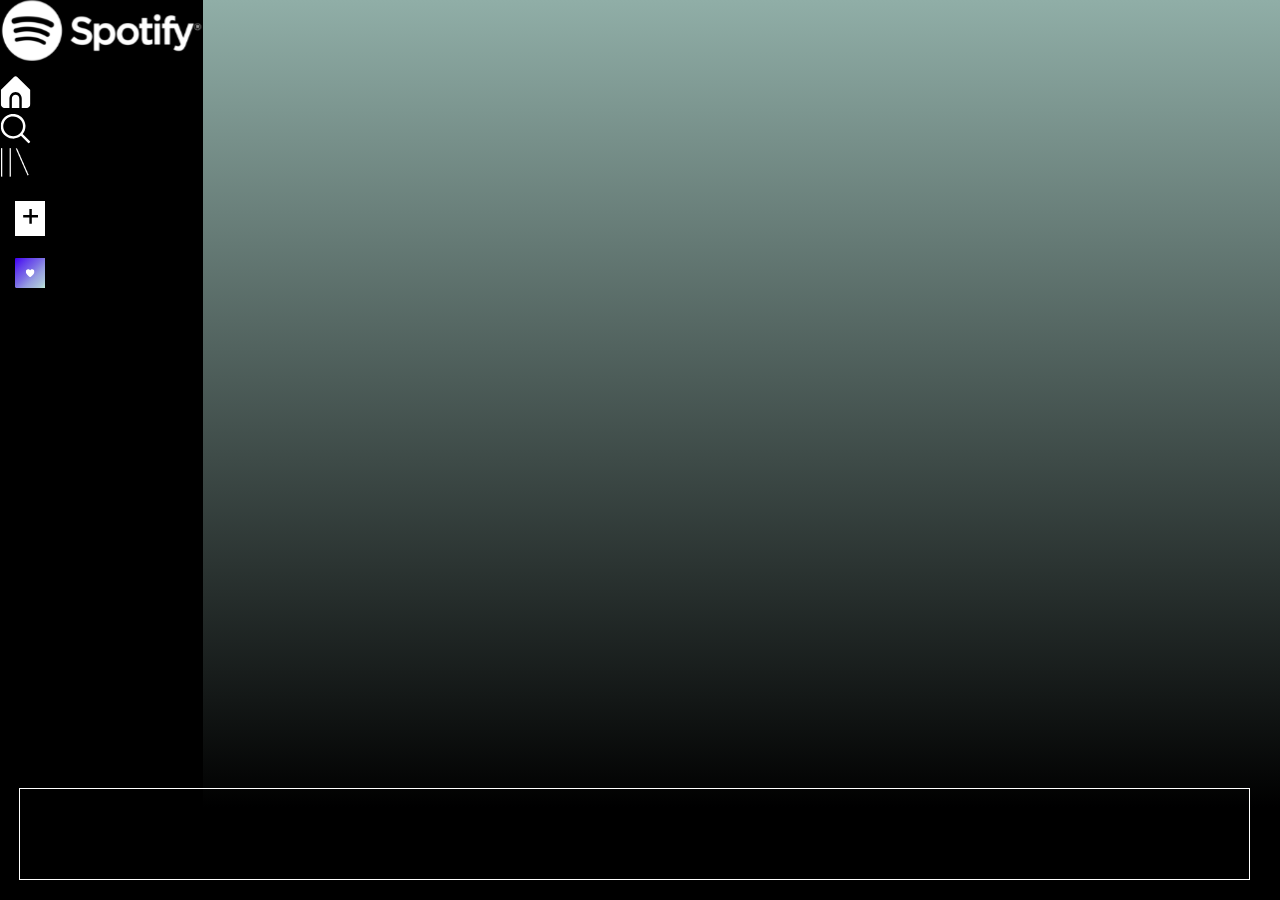
==== playlist.html @ 12b39066 "Playlist Attached" ====
<!DOCTYPE html>
<html lang="en">
  <head>
    <meta charset="UTF-8" />
    <meta name="viewport" content="width=device-width, initial-scale=1.0" />
    <title>Play List</title>
    <link rel="stylesheet" href="style.css" />
    <link
      rel="stylesheet"
      href="https://cdnjs.cloudflare.com/ajax/libs/font-awesome/6.4.2/css/all.min.css"
      integrity="sha512-z3gLpd7yknf1YoNbCzqRKc4qyor8gaKU1qmn+CShxbuBusANI9QpRohGBreCFkKxLhei6S9CQXFEbbKuqLg0DA=="
      crossorigin="anonymous"
      referrerpolicy="no-referrer"
    />
    <link
      href="https://cdn.jsdelivr.net/npm/bootstrap@5.3.1/dist/css/bootstrap.min.css"
      rel="stylesheet"
      integrity="sha384-4bw+/aepP/YC94hEpVNVgiZdgIC5+VKNBQNGCHeKRQN+PtmoHDEXuppvnDJzQIu9"
      crossorigin="anonymous"
    />
  </head>

  <body>
    <main class="content-body">
      <div class="left-nav">

        <section class="  text-white p-3 ">
          <div class="logo ">
            <img src="assets/Spotify logo.svg" alt="" />
          </div>
          <div class="side-nav-row-1 d-flex flex-column m-2">
            <div class="container"><img class="p-2" src="assets/fi-ss-home.svg" alt="" />Home</div>
            <div class="container">
              <img class="p-2" src="assets/fi-rs-search.svg" alt="" />Search
            </div>
            <div class="container">
              <img class="p-2" src="assets/library.png" alt="" />Your Library
            </div>
          </div>
          
          <!-- END OF HOME SEARCH AND YOUR LIBRARY -->
          
          <div class="nav-left-row-2 d-flex flex-column ">
            <div class=" container d-flex flex-row align-items-center mb-3">
              <div class="small-logo ">
                <img class="" src="assets/plus.svg" alt="" />
              </div>
              <div class="ms-2">
                <p class="nav-content mt-2 ps-3">Create Playlist</p>
              </div>
            </div>
            <div class="container d-flex flex-row align-items-center mb-3">
              <div class="row-2-col-2">
                <img src="assets/love.svg" alt="" />
              </div>

              <div>
                <p class="m-2 nav-content">Liked Songs</p>
              </div>
            </div>
           
          </div>
          
          <!-- END OF CREATE LIKED EPISODES LEFT ASIDE BAR -->
          
          <!-- Image Right -->
          <div class="d-flex flex-column ms-3 mt-5">
            <div><img src="assets/album art.svg" alt=""></div>
          </div>
        </div>
        </section>
        
        <section class="right-nav">
        </section>
    </main>
<!-- <footer class="sticky-player">
  <div class="player-container">
    <div class="footer-col-1 p-2">
      <div class="playerimg">
        <img src="assets/Rectangle 20.svg" alt="">
      </div>
      <div class="footer-card-content  ">
        <h5 class="card-heading">Dreeming on</h5>
        <p class="card-title-para">NEFFEX</p>
      </div>
      <div>
        <img src="assets/HEART.svg" alt="">
      </div>

      </div>   
      <div class="footer-col-2">
        <div class="playercontrols">
          <div><img src="assets/raphael_shuffle.svg" alt=""></div>
          <div><img src="assets/bx_bx-skip-previous.svg" alt=""></div>
          <div><img src="assets/gridicons_play.svg" alt=""></div>
          <div><img src="assets/bx_bx-skip-previous (1).svg" alt="">          </div>
          <div><img src="assets/fluent_arrow-repeat-all-20-regular.svg" alt=""></div>
        
         <!-- <img src="assets/Music Player Options.svg" alt=""> 
        </div>
        <div class="scroll-bar d-flex content-justify-between align-items-center">
          <p class="mb-0 px-1">2:15</p>
          <img src="assets/Rectangle 19.svg" alt="">
          <p class="mb-0 ps-">2:25</p>
        </div>

      </div>   
      <div class="footer-col-3 me-4">
        <img src="assets/Right options.svg" alt="">
      </div>
      </div>
    
         Green Bar footer 
  
 

  </div>
</footer> 
-->

<footer>
    <div class="floating-div">

    </div>
</footer>
    <script
      src="https://cdn.jsdelivr.net/npm/@popperjs/core@2.11.8/dist/umd/popper.min.js"
      integrity="sha384-I7E8VVD/ismYTF4hNIPjVp/Zjvgyol6VFvRkX/vR+Vc4jQkC+hVqc2pM8ODewa9r"
      crossorigin="anonymous">
    </script>
    <script
      src="https://cdn.jsdelivr.net/npm/bootstrap@5.3.1/dist/js/bootstrap.min.js"
      integrity="sha384-Rx+T1VzGupg4BHQYs2gCW9It+akI2MM/mndMCy36UVfodzcJcF0GGLxZIzObiEfa"
      crossorigin="anonymous"
    ></script>
  </body>
</html>
---- style.css ----
@import url('https://fonts.googleapis.com/css2?family=Anton&family=DM+Sans:opsz,wght@9..40,700&display=swap');

/* * 

.main-section{
    display: flex;
    height: 90vh;
}
*/
* {
  margin: 0;
  padding: 0;
  ::-webkit-scrollbar{
    display: none;
  }
}
.side-nav-row-1>div:hover{
  background-color: #282828;
  border-radius: 5px;
}

.nav-left-row-2>div:hover{
  background-color: #282828;
  border-radius: 5px;
  padding-left: px;

}


.content-body {
  display: flex;
  overflow: auto;
  width: 100%;
  position: relative;
  height: 100vh;
}
.floating-div{
  width: 96%;
  height: 10%;
  position: fixed;
  border: 1px solid white;
  bottom: 20px;
  right: 30px;
  margin-inline: auto;
  
}

.left-nav{
  
 
  overflow-y: scroll;
  background-color: black;

}

.right-nav {
  color: white;
  background: linear-gradient(180deg, #90AEA7 0%, #000000 89.7%);


  flex: 5;
  overflow-y: scroll;
  width: 100%;
  height: 100%;
}

.arrow-nav > div {
  height: 40px;
  width: 40px;
  background-color: black;
  border-radius: 50%;
  display: flex;
  justify-content: center;
  align-items: center;
  margin: 5px;
}

.logo>img{
  width: 202.5760955810547px;
height: 60.525787353515625px;
margin-bottom: 10px;
}

.account-nav {
  width: 147px;
  height: 41px;
  background-color: black;
  align-items: center;
  margin: 10px;
  font-size: 20px;
  border-radius: 33px;
  padding: 3px;
}
.account-nav > i .logo > img {
  width: 202.5760955810547px;
  height: 60.525787353515625px;
}
.card-box {
  display: flex;
  flex-wrap: wrap;
}
.card-container {
  width: 362px;
  height: 100px;
  display: flex;
  align-items: center;
  border-radius: 4px;
  color: white;
  margin: 5px;

  background-color: #303030;
}
.card-text {
  padding-left: 25px;
  font-size: 20px;
}

.main-head {
  margin-top: 50px;
  width: 82vw;
  margin-inline: auto;
}
.main-head-title {
  font-family: DM Sans;
  font-size: 38px;
  font-weight: 700;
  line-height: 49px;
  letter-spacing: -0.03em;
  text-align: left;
}
.small-logo {
  width: 30px;
  width: 30px;
  background-color: white;
  padding: ;
}

.main-section {
  height: 90vh;
}

.nav-content {
  padding-left: 15px;
  text-align: left;
  font-size: 19px;
}

.row-2-col-2 > img {
  height: 30px;
}
.left-nav-links{
  margin-top: 10px;
}
.left-nav-links-para{
  line-height: 15px;
  padding-bottom: 2px;
}

.nav-left-row-2 {
  margin-left: 15px;
  margin-top: 20px;
}


.category {
  width: 84vw;
  margin-inline: auto;
}
.card-container-category {
  width: 251.29176330566406px;
  height: 305.9043273925781px;
  background-color: #181818;
  display: flex;
  margin: 15px;
  flex-direction: column;
  justify-content: center;
}


.card-img {
  padding-left: 15px;
  margin-top: 30px;
}

.card-box-category {
  width: 83vw;
  margin-inline: auto;
  padding-left:20px;
  flex-wrap: wrap;
  display: flex;
}

.card-content-head {
  padding-top: 15px;
  font-size: 21px;
  text-align: left;
  padding-left: 0;
}




.sticky-player{
    background-color: #181818;
    color: white;
    width: 100%;
    height: 10vh;
    bottom: 0;
  
  
}


.player-container{
  display: flex;
  justify-content: space-between;
  align-items: baseline;
  position: fixed;
  bottom: 0;
  width: 100%;
  
  margin: 0;
  padding: 0;
}


.footer-col-1{
  display: flex;
  align-items: center;
  padding: 0;
   
}
.footer-card-content{
  padding-top: 10px;
  padding-right: 10px;
}

.playercontrols{
  display: flex;
  align-items: center;
  justify-content: center;
}
.playercontrols>div{
  padding:7px;
  padding-bottom: 0;
  padding-top: 0;
}
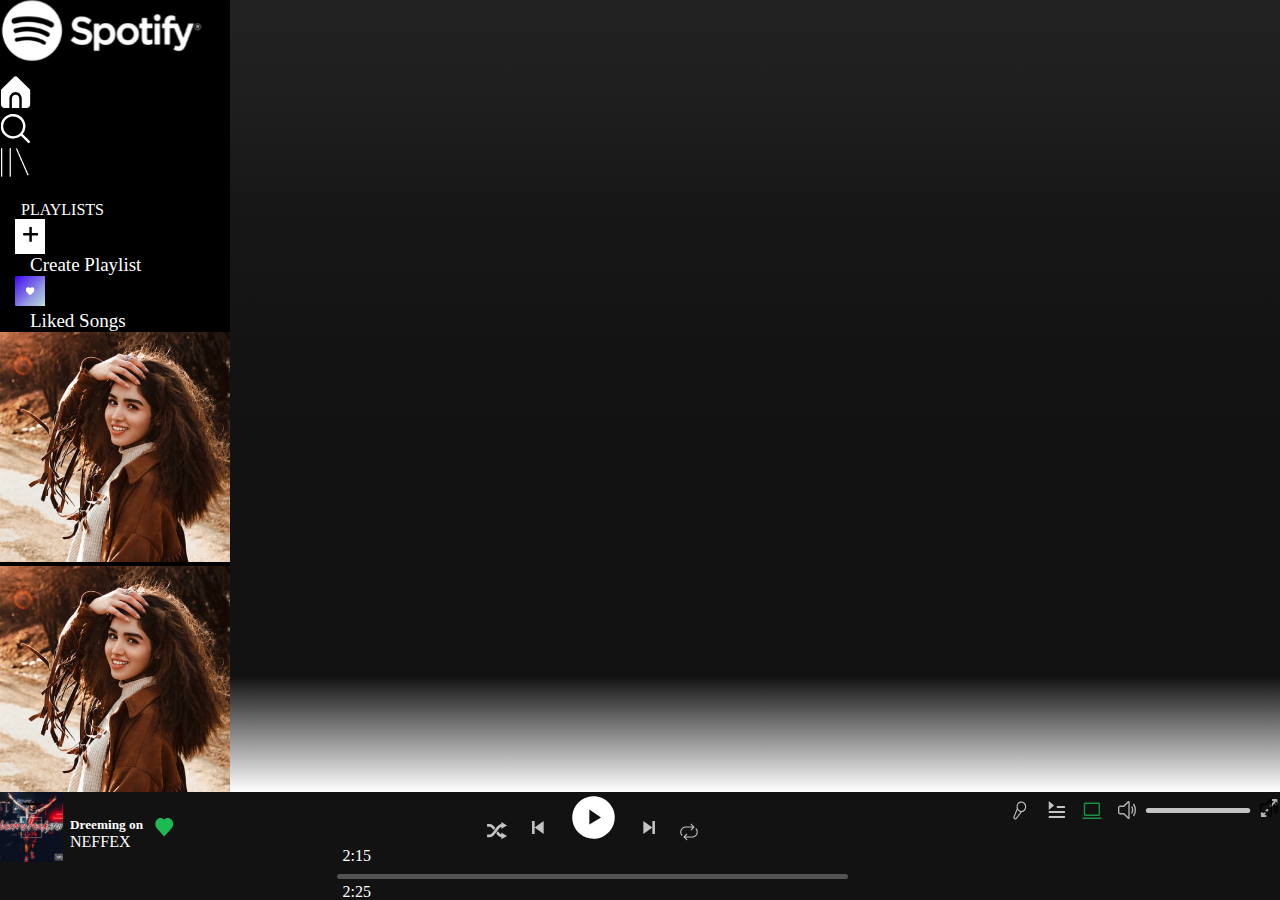
==== commit 89e76392: "Playlist nav Fizex" ====
--- a/playlist.html
+++ b/playlist.html
@@ -4,7 +4,7 @@
     <meta charset="UTF-8" />
     <meta name="viewport" content="width=device-width, initial-scale=1.0" />
     <title>Play List</title>
-    <link rel="stylesheet" href="style.css" />
+    <link rel="stylesheet" href="playlist.css" />
     <link
       rel="stylesheet"
       href="https://cdnjs.cloudflare.com/ajax/libs/font-awesome/6.4.2/css/all.min.css"
@@ -40,11 +40,15 @@
           
           <!-- END OF HOME SEARCH AND YOUR LIBRARY -->
           
-          <div class="nav-left-row-2 d-flex flex-column ">
-            <div class=" container d-flex flex-row align-items-center mb-3">
+          <div class="nav-left-row-2 d-flex flex-column border-bottom border-secondary  ">
+            <p class="text-secondary">PLAYLISTS</p>
+
+            <div class=" container d-flex flex-row align-items-center ">
+              
               <div class="small-logo ">
                 <img class="" src="assets/plus.svg" alt="" />
               </div>
+              
               <div class="ms-2">
                 <p class="nav-content mt-2 ps-3">Create Playlist</p>
               </div>
@@ -59,6 +63,10 @@
               </div>
             </div>
            
+          </div>
+
+          <div class="nav-bottom-img">
+            <img src="assets/album art.svg" alt="">
           </div>
           
           <!-- END OF CREATE LIKED EPISODES LEFT ASIDE BAR -->
@@ -118,11 +126,46 @@
 </footer> 
 -->
 
-<footer>
-    <div class="floating-div">
+  <div class="player-container">
+    <div class="footer-col-1 p-2">
+      <div class="playerimg">
+        <img src="assets/Rectangle 20.svg" alt="">
+      </div>
+      <div class="footer-card-content  ">
+        <h5 class="card-heading">Dreeming on</h5>
+        <p class="card-title-para">NEFFEX</p>
+      </div>
+      <div>
+        <img src="assets/HEART.svg" alt="">
+      </div>
 
-    </div>
-</footer>
+      </div>   
+      <div class="footer-col-2">
+        <div class="playercontrols">
+          <div><img src="assets/raphael_shuffle.svg" alt=""></div>
+          <div><img src="assets/bx_bx-skip-previous.svg" alt=""></div>
+          <div><img src="assets/gridicons_play.svg" alt=""></div>
+          <div><img src="assets/bx_bx-skip-previous (1).svg" alt="">          </div>
+          <div><img src="assets/fluent_arrow-repeat-all-20-regular.svg" alt=""></div>
+        
+         <!-- <img src="assets/Music Player Options.svg" alt=""> -->
+        </div>
+        <div class="scroll-bar d-flex content-justify-between align-items-center">
+          <p class="mb-0 px-1">2:15</p>
+          <img src="assets/Rectangle 19.svg" alt="">
+          <p class="mb-0 ps-">2:25</p>
+        </div>
+
+      </div>   
+      <div class="footer-col-3 me-4">
+        <img src="assets/Right options.svg" alt="">
+      </div>
+      </div>
+    
+      
+  
+  
+
     <script
       src="https://cdn.jsdelivr.net/npm/@popperjs/core@2.11.8/dist/umd/popper.min.js"
       integrity="sha384-I7E8VVD/ismYTF4hNIPjVp/Zjvgyol6VFvRkX/vR+Vc4jQkC+hVqc2pM8ODewa9r"
--- a/playlist.css
+++ b/playlist.css
@@ -0,0 +1,382 @@
+@import url("https://fonts.googleapis.com/css2?family=Anton&family=DM+Sans:opsz,wght@9..40,700&display=swap");
+
+/* * 
+
+.main-section{
+    display: flex;
+    height: 90vh;
+}
+*/
+* {
+  margin: 0;
+  padding: 0;
+  ::-webkit-scrollbar {
+    display: none;
+  }
+}
+.side-nav-row-1 > div:hover {
+  background-color: #282828;
+  border-radius: 5px;
+}
+
+.nav-left-row-2 > div:hover {
+  background-color: #282828;
+  border-radius: 5px;
+}
+
+.left-nav-links>p:hover{
+  background-color: #282828;
+  border-radius: 5px;
+  padding: 10px;
+}
+
+.content-body {
+  display: flex;
+  overflow: auto;
+  width: 100%;
+  position: relative;
+  height: 88vh;
+}
+
+.left-nav {
+  overflow-y: scroll;
+  background-color: black;
+}
+
+.right-nav {
+  color: white;
+  background: linear-gradient(
+    180deg,
+    #222222 0%,
+    #1f1f1f 11.64%,
+    #171717 25.66%,
+    #161616 32.94%,
+    #151515 35.98%,
+    #131313 44.89%,
+    #121212 55.22%,
+    #121212 75.34%,
+    #121212 85.45%,
+    rgba(18, 18, 18, 0) 100%
+  );
+
+  flex: 5;
+  overflow-y: scroll;
+  width: 100%;
+  height: 100%;
+}
+
+.arrow-nav > div {
+  height: 40px;
+  width: 40px;
+  background-color: black;
+  border-radius: 50%;
+  display: flex;
+  justify-content: center;
+  align-items: center;
+  margin: 5px;
+}
+
+.logo > img {
+  width: 202.5760955810547px;
+  height: 60.525787353515625px;
+  margin-bottom: 10px;
+}
+
+.account-nav {
+  width: 147px;
+  height: 41px;
+  background-color: black;
+  align-items: center;
+  margin: 10px;
+  font-size: 20px;
+  border-radius: 33px;
+  padding: 3px;
+}
+.account-nav > i .logo > img {
+  width: 202.5760955810547px;
+  height: 60.525787353515625px;
+}
+.card-box {
+  display: flex;
+  flex-wrap: wrap;
+}
+.card-container {
+  width: 362px;
+  height: 100px;
+  display: flex;
+  align-items: center;
+  border-radius: 4px;
+  color: white;
+  margin: 5px;
+
+  background-color: #303030;
+}
+.card-text {
+  padding-left: 25px;
+  font-size: 20px;
+}
+
+.main-head {
+  margin-top: 50px;
+  width: 82vw;
+  margin-inline: auto;
+}
+.main-head-title {
+  font-family: DM Sans;
+  font-size: 38px;
+  font-weight: 700;
+  line-height: 49px;
+  letter-spacing: -0.03em;
+  text-align: left;
+}
+.small-logo {
+  width: 30px;
+  width: 30px;
+  background-color: white;
+  padding: ;
+}
+
+.main-section {
+  height: 90vh;
+}
+
+.nav-content {
+  padding-left: 15px;
+  text-align: left;
+  font-size: 19px;
+}
+
+.row-2-col-2 > img {
+  height: 30px;
+}
+.left-nav-links>p {
+  padding: 10px;
+  box-sizing: border-box;
+  margin: 0;
+
+}
+
+.left-nav-links-para {
+  line-height: 15px;
+  padding-bottom: 2px;
+}
+
+.nav-left-row-2 {
+  margin-left: 15px;
+  margin-top: 20px;
+}
+
+.category {
+  width: 84vw;
+  margin-inline: auto;
+}
+.card-container-category {
+  width: 251.29176330566406px;
+  height: 305.9043273925781px;
+  background-color: #181818;
+  display: flex;
+  margin: 15px;
+  flex-direction: column;
+  justify-content: center;
+}
+
+.category-head {
+  padding-left: 20px;
+}
+.card-img {
+  padding-left: 15px;
+  margin-top: 30px;
+}
+
+.card-box-category {
+  width: 83vw;
+  margin-inline: auto;
+  padding-left: 20px;
+  flex-wrap: wrap;
+  display: flex;
+}
+
+.card-content-head {
+  padding-top: 15px;
+  font-size: 21px;
+  text-align: left;
+  padding-left: 0;
+}
+
+.singer-name {
+  color: grey;
+}
+
+.category-head {
+  display: flex;
+  align-items: center;
+  justify-content: space-between;
+}
+.see-all {
+  font-family: DM Sans;
+  font-size: 17px;
+  font-weight: 700;
+  line-height: 22px;
+  letter-spacing: 0.04em;
+  text-align: left;
+
+  margin-right: 25px;
+}
+
+.player-container {
+  display: flex;
+  justify-content: space-between;
+  align-items: start;
+  position: fixed;
+  bottom: 0;
+  background-color: #121212;
+  width: 100%;
+  height: 12vh;
+  margin: 0;
+  padding: 0;
+}
+p,h4,.card-heading{
+  color:white;
+  padding-left: 6px;
+}
+
+.footer-col-1 {
+  display: flex;
+  align-items: center;
+  padding: 0;
+}
+.footer-card-content {
+  padding-top: 10px;
+  padding-right: 10px;
+}
+
+.playercontrols {
+  display: flex;
+  align-items: baseline;
+  justify-content: center;
+}
+.playercontrols > div {
+  padding: 7px;
+  padding-bottom: 0;
+  padding-top: 0;
+}
+
+.green-footer-heading{
+  text-align: right;
+  display: flex;
+  justify-content: end;
+  align-items: center;
+  font-size: 18px;
+  padding-right: 25px;
+  padding-top: 5px;
+}
+
+.green-footer{
+  width: 100%;
+  height: 3vh;
+ position: fixed;
+ bottom: 0;
+  background-color: #1ED760;
+  padding: 0;;
+}
+
+/* Media Queries */
+
+/* Media query for extra small devices (phones) */
+@media only screen and (max-width: 575.98px) {
+  /* Add specific styles for extra small devices here */
+  /* .content-body {
+    display: flex;
+    width: 100%;
+    position: relative;
+    height: 85vh;
+  } */
+.green-footer{
+  display: none;
+}
+
+.sticky-player{
+  position: fixed;
+  bottom: 0;
+}
+  .left-nav {
+    display: none;
+  }
+
+  .main-head-title {
+    text-align: left;
+  }
+
+  .see-all {
+    display: none;
+  }
+  .content-body {
+    height: 100%;
+  }
+  .category-head {
+    margin-inline: 15%;
+  }
+
+  .card-box-category {
+    justify-content: center;
+    width: 100%;
+    padding: 0;
+    height: 90vh;
+  }
+
+  .footer-col-1 {
+    display: none;
+  }
+
+  .playercontrols {
+    width: 100vw;
+  }
+
+  .player-container {
+    align-items: center;
+    height: 12vh;
+    padding-bottom: 20px;
+    position: fixed;
+    bottom: 0;
+    height: 10vh;
+    align-items: center;
+  }
+
+  .footer-col-3 {
+    display: none;
+  }
+  .scroll-bar > p,
+  .scroll-bar > img {
+    display: none;
+  }
+  .green-footer {
+    width: 100%;
+  }
+  .green-footer > h4 {
+    text-align: left;
+    margin-inline: auto;
+  }
+  .right-nav {
+    height: 100vh;
+    width: 100%;
+  }
+}
+/* Media query for small devices (tablets) */
+@media only screen and (min-width: 576px) and (max-width: 767.98px) {
+  /* Add specific styles for small devices here */
+}
+
+/* Media query for medium devices (landscape tablets) */
+@media only screen and (min-width: 768px) and (max-width: 991.98px) {
+  /* Add specific styles for medium devices here */
+}
+
+/* Media query for large devices (desktops) */
+@media only screen and (min-width: 992px) and (max-width: 1199.98px) {
+  /* Add specific styles for large devices here */
+}
+
+/* Media query for extra large devices (large desktops) */
+@media only screen and (min-width: 1200px) {
+  /* Add specific styles for extra large devices here */
+}
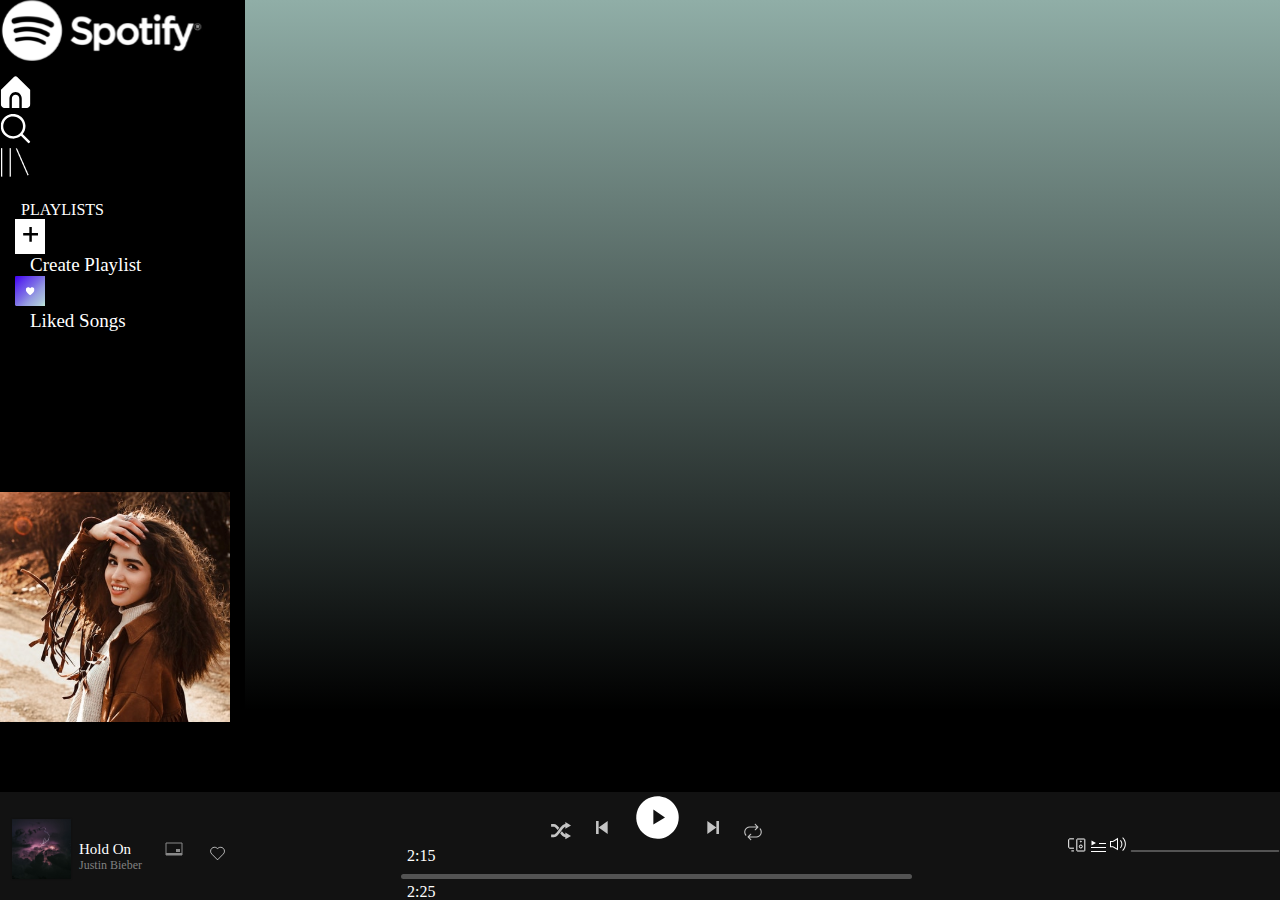
==== commit d3254a99: "Player Ready" ====
--- a/playlist.html
+++ b/playlist.html
@@ -65,15 +65,11 @@
            
           </div>
 
-          <div class="nav-bottom-img">
-            <img src="assets/album art.svg" alt="">
-          </div>
-          
           <!-- END OF CREATE LIKED EPISODES LEFT ASIDE BAR -->
           
           <!-- Image Right -->
           <div class="d-flex flex-column ms-3 mt-5">
-            <div><img src="assets/album art.svg" alt=""></div>
+            <div class="left-nav-img "><img src="assets/album art.svg" alt=""></div>
           </div>
         </div>
         </section>
@@ -81,62 +77,20 @@
         <section class="right-nav">
         </section>
     </main>
-<!-- <footer class="sticky-player">
-  <div class="player-container">
+
+
+     <div class="player-container">
     <div class="footer-col-1 p-2">
       <div class="playerimg">
-        <img src="assets/Rectangle 20.svg" alt="">
+        <img src="assets/Rectangle 9.svg" alt="">
       </div>
       <div class="footer-card-content  ">
-        <h5 class="card-heading">Dreeming on</h5>
-        <p class="card-title-para">NEFFEX</p>
+        <h5 class="card-heading">Hold On</h5>
+        <p class="card-title-para">Justin Bieber</p>
       </div>
-      <div>
-        <img src="assets/HEART.svg" alt="">
-      </div>
-
-      </div>   
-      <div class="footer-col-2">
-        <div class="playercontrols">
-          <div><img src="assets/raphael_shuffle.svg" alt=""></div>
-          <div><img src="assets/bx_bx-skip-previous.svg" alt=""></div>
-          <div><img src="assets/gridicons_play.svg" alt=""></div>
-          <div><img src="assets/bx_bx-skip-previous (1).svg" alt="">          </div>
-          <div><img src="assets/fluent_arrow-repeat-all-20-regular.svg" alt=""></div>
-        
-         <!-- <img src="assets/Music Player Options.svg" alt=""> 
-        </div>
-        <div class="scroll-bar d-flex content-justify-between align-items-center">
-          <p class="mb-0 px-1">2:15</p>
-          <img src="assets/Rectangle 19.svg" alt="">
-          <p class="mb-0 ps-">2:25</p>
-        </div>
-
-      </div>   
-      <div class="footer-col-3 me-4">
-        <img src="assets/Right options.svg" alt="">
-      </div>
-      </div>
-    
-         Green Bar footer 
-  
- 
-
-  </div>
-</footer> 
--->
-
-  <div class="player-container">
-    <div class="footer-col-1 p-2">
-      <div class="playerimg">
-        <img src="assets/Rectangle 20.svg" alt="">
-      </div>
-      <div class="footer-card-content  ">
-        <h5 class="card-heading">Dreeming on</h5>
-        <p class="card-title-para">NEFFEX</p>
-      </div>
-      <div>
-        <img src="assets/HEART.svg" alt="">
+      <div class="fullscreen-like">
+        <img src="assets/pip.svg" alt="">
+        <img src="assets/Union.svg" alt="">
       </div>
 
       </div>   
@@ -158,7 +112,10 @@
 
       </div>   
       <div class="footer-col-3 me-4">
-        <img src="assets/Right options.svg" alt="">
+        <img src="assets/Group 7.svg" alt="">
+        <img src="assets/Group 6.svg" alt="">
+        <img src="assets/Vector.svg" alt="">
+        <img  class="footer-col-3-sound" src="assets/Rectangle 19.svg" alt="">
       </div>
       </div>
     
--- a/playlist.css
+++ b/playlist.css
@@ -24,7 +24,7 @@
   border-radius: 5px;
 }
 
-.left-nav-links>p:hover{
+.left-nav-links > p:hover {
   background-color: #282828;
   border-radius: 5px;
   padding: 10px;
@@ -45,19 +45,7 @@
 
 .right-nav {
   color: white;
-  background: linear-gradient(
-    180deg,
-    #222222 0%,
-    #1f1f1f 11.64%,
-    #171717 25.66%,
-    #161616 32.94%,
-    #151515 35.98%,
-    #131313 44.89%,
-    #121212 55.22%,
-    #121212 75.34%,
-    #121212 85.45%,
-    rgba(18, 18, 18, 0) 100%
-  );
+  background: linear-gradient(180deg, #90aea7 0%, #000000 89.7%);
 
   flex: 5;
   overflow-y: scroll;
@@ -133,7 +121,7 @@
   width: 30px;
   width: 30px;
   background-color: white;
-  padding: ;
+
 }
 
 .main-section {
@@ -149,11 +137,10 @@
 .row-2-col-2 > img {
   height: 30px;
 }
-.left-nav-links>p {
+.left-nav-links > p {
   padding: 10px;
   box-sizing: border-box;
   margin: 0;
-
 }
 
 .left-nav-links-para {
@@ -222,11 +209,19 @@
 
   margin-right: 25px;
 }
+.fullscreen-like>img{
+    padding: 10px;
+}
+
+.left-nav-img>img{
+   margin-top: 10rem;
+   padding-right: 15px;
+}
 
 .player-container {
   display: flex;
   justify-content: space-between;
-  align-items: start;
+  align-items: center;
   position: fixed;
   bottom: 0;
   background-color: #121212;
@@ -235,19 +230,39 @@
   margin: 0;
   padding: 0;
 }
-p,h4,.card-heading{
-  color:white;
+p,
+h4,
+.card-heading {
+  color: white;
   padding-left: 6px;
 }
 
 .footer-col-1 {
   display: flex;
-  align-items: center;
-  padding: 0;
+  margin-top: 10px;
+  align-items: center;
+  padding: 10px;
+
+}
+.footer-col-3-sound{
+    width: 150px;
 }
 .footer-card-content {
   padding-top: 10px;
   padding-right: 10px;
+}
+.footer-card-content>p{
+    font-size: 12px;
+    color: grey;
+}
+
+.footer-card-content>h5{
+    margin-bottom: 0;
+font-size: 15px;
+font-weight: 400;
+line-height: 18px;
+letter-spacing: 0em;
+
 }
 
 .playercontrols {
@@ -261,24 +276,7 @@
   padding-top: 0;
 }
 
-.green-footer-heading{
-  text-align: right;
-  display: flex;
-  justify-content: end;
-  align-items: center;
-  font-size: 18px;
-  padding-right: 25px;
-  padding-top: 5px;
-}
-
-.green-footer{
-  width: 100%;
-  height: 3vh;
- position: fixed;
- bottom: 0;
-  background-color: #1ED760;
-  padding: 0;;
-}
+
 
 /* Media Queries */
 
@@ -291,14 +289,14 @@
     position: relative;
     height: 85vh;
   } */
-.green-footer{
-  display: none;
-}
-
-.sticky-player{
-  position: fixed;
-  bottom: 0;
-}
+  .green-footer {
+    display: none;
+  }
+
+  .sticky-player {
+    position: fixed;
+    bottom: 0;
+  }
   .left-nav {
     display: none;
   }
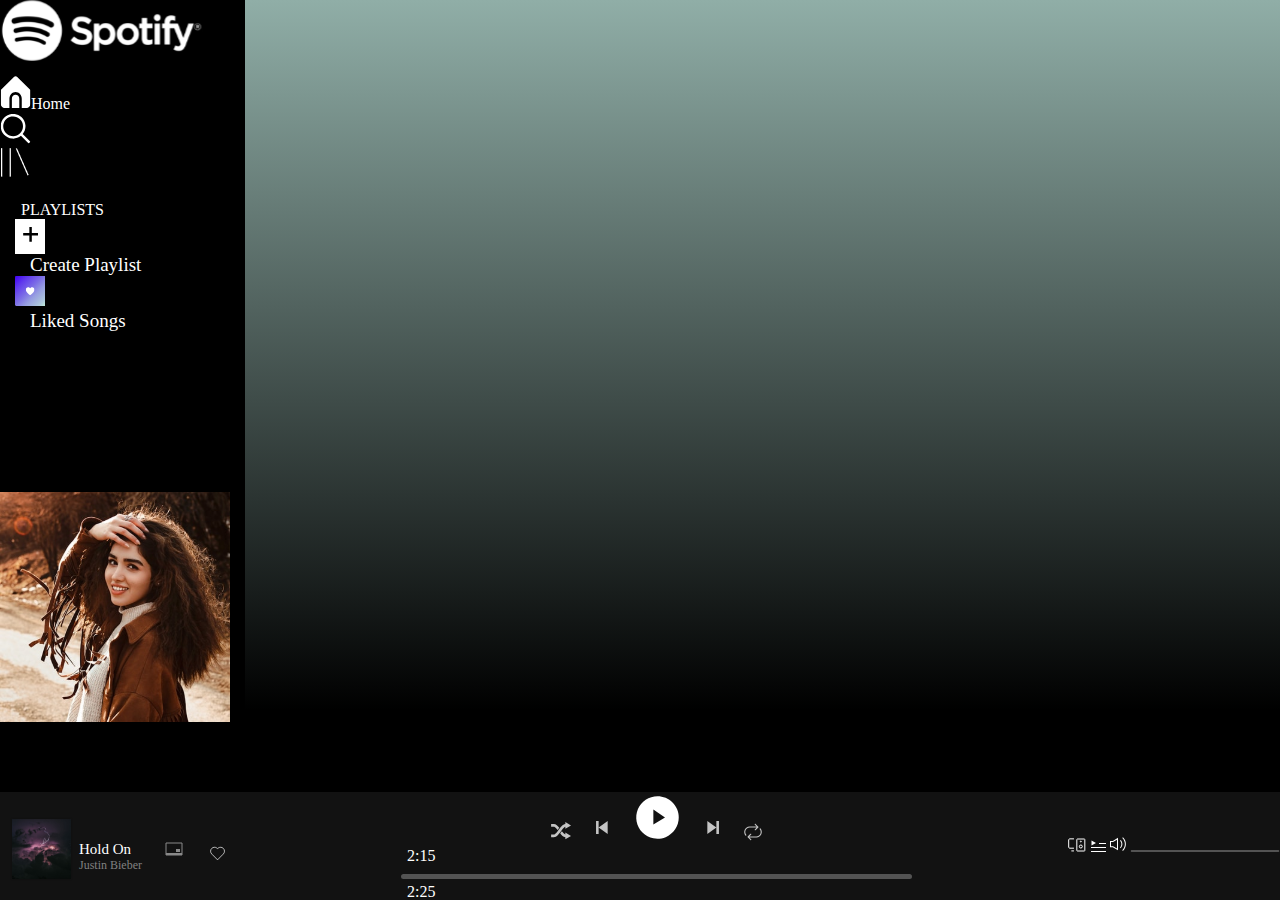
==== commit 69ce5510: "Player Home Linked Ready" ====
--- a/playlist.html
+++ b/playlist.html
@@ -29,7 +29,7 @@
             <img src="assets/Spotify logo.svg" alt="" />
           </div>
           <div class="side-nav-row-1 d-flex flex-column m-2">
-            <div class="container"><img class="p-2" src="assets/fi-ss-home.svg" alt="" />Home</div>
+            <div class="container home-anchor"><a href="index.html"><img class="p-2" src="assets/fi-ss-home.svg" alt="" />Home</a></div>
             <div class="container">
               <img class="p-2" src="assets/fi-rs-search.svg" alt="" />Search
             </div>
--- a/playlist.css
+++ b/playlist.css
@@ -17,10 +17,12 @@
 .side-nav-row-1 > div:hover {
   background-color: #282828;
   border-radius: 5px;
+  cursor: pointer;
 }
 
 .nav-left-row-2 > div:hover {
-  background-color: #282828;
+ cursor: pointer;
+    background-color: #282828;
   border-radius: 5px;
 }
 
@@ -263,6 +265,10 @@
 line-height: 18px;
 letter-spacing: 0em;
 
+}
+.home-anchor>a{
+    text-decoration: none;
+    color: white;
 }
 
 .playercontrols {
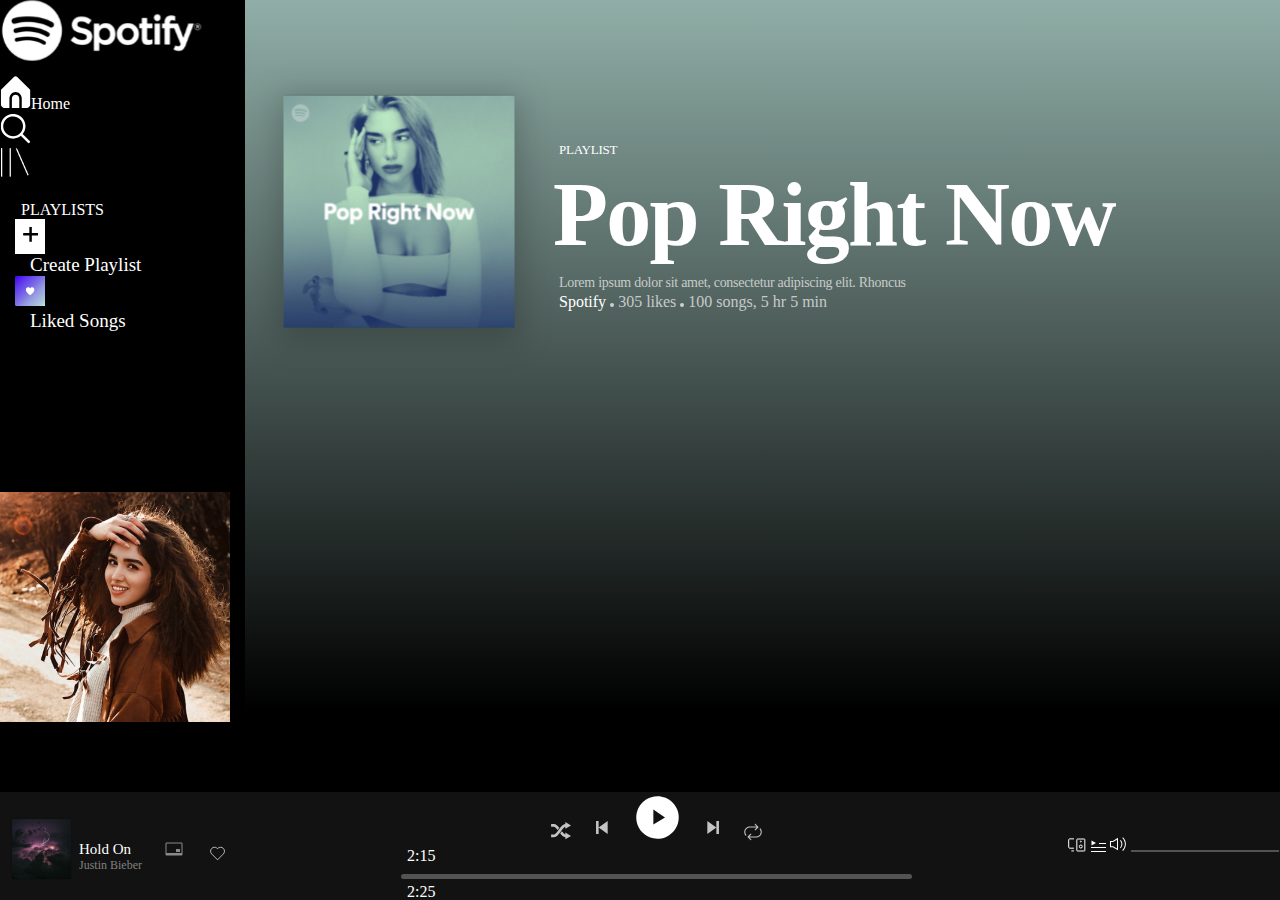
==== commit aa5c7b5a: "Playlist Right Card Ready" ====
--- a/playlist.html
+++ b/playlist.html
@@ -67,14 +67,32 @@
 
           <!-- END OF CREATE LIKED EPISODES LEFT ASIDE BAR -->
           
-          <!-- Image Right -->
-          <div class="d-flex flex-column ms-3 mt-5">
-            <div class="left-nav-img "><img src="assets/album art.svg" alt=""></div>
+          <!-- Right Image left Nav  -->
+          <div >
+            <div class="left-nav-img  "><img src="assets/album art.svg" alt=""></div>
           </div>
         </div>
         </section>
+
+
+
+        <!-- RIGHT MAIN CONTENT STARTS FROM HERE -->
         
         <section class="right-nav">
+          <div class="bigcard">
+
+            <div class="main-top-card d-flex">
+              <div class="img">
+                <img src="assets/스크린샷 2021-03-16 오후 4.04 2.svg" alt="">
+              </div>
+              <div class="card-container">
+                <p class="playlist">PLAYLIST</p>
+                <h1 class="card-song-name">Pop Right Now</h1>
+                <p class="card-content">Lorem ipsum dolor sit amet, consectetur adipiscing elit. Rhoncus</p>
+                <p class="likes"><span>Spotify </span><img src="assets/Ellipse 9.svg" alt=""> 305 likes <img src="assets/Ellipse 9.svg" alt=""> 100 songs, 5 hr 5 min</p>
+              </div>
+            </div>
+          </div>
         </section>
     </main>
 
@@ -112,9 +130,9 @@
 
       </div>   
       <div class="footer-col-3 me-4">
-        <img src="assets/Group 7.svg" alt="">
-        <img src="assets/Group 6.svg" alt="">
-        <img src="assets/Vector.svg" alt="">
+        <img class="p-1" src="assets/Group 7.svg" alt="">
+        <img class="p-1" src="assets/Group 6.svg" alt="">
+        <img class="p-1" src="assets/Vector.svg" alt="">
         <img  class="footer-col-3-sound" src="assets/Rectangle 19.svg" alt="">
       </div>
       </div>
--- a/playlist.css
+++ b/playlist.css
@@ -21,8 +21,8 @@
 }
 
 .nav-left-row-2 > div:hover {
- cursor: pointer;
-    background-color: #282828;
+  cursor: pointer;
+  background-color: #282828;
   border-radius: 5px;
 }
 
@@ -91,15 +91,8 @@
   flex-wrap: wrap;
 }
 .card-container {
-  width: 362px;
-  height: 100px;
-  display: flex;
-  align-items: center;
-  border-radius: 4px;
-  color: white;
-  margin: 5px;
-
-  background-color: #303030;
+ 
+
 }
 .card-text {
   padding-left: 25px;
@@ -123,7 +116,6 @@
   width: 30px;
   width: 30px;
   background-color: white;
-
 }
 
 .main-section {
@@ -211,13 +203,13 @@
 
   margin-right: 25px;
 }
-.fullscreen-like>img{
-    padding: 10px;
-}
-
-.left-nav-img>img{
-   margin-top: 10rem;
-   padding-right: 15px;
+.fullscreen-like > img {
+  padding: 10px;
+}
+
+.left-nav-img > img {
+  margin-top: 10rem;
+  padding-right: 15px;
 }
 
 .player-container {
@@ -244,31 +236,29 @@
   margin-top: 10px;
   align-items: center;
   padding: 10px;
-
-}
-.footer-col-3-sound{
-    width: 150px;
+}
+.footer-col-3-sound {
+  width: 150px;
 }
 .footer-card-content {
   padding-top: 10px;
   padding-right: 10px;
 }
-.footer-card-content>p{
-    font-size: 12px;
-    color: grey;
-}
-
-.footer-card-content>h5{
-    margin-bottom: 0;
-font-size: 15px;
-font-weight: 400;
-line-height: 18px;
-letter-spacing: 0em;
-
-}
-.home-anchor>a{
-    text-decoration: none;
-    color: white;
+.footer-card-content > p {
+  font-size: 12px;
+  color: grey;
+}
+
+.footer-card-content > h5 {
+  margin-bottom: 0;
+  font-size: 15px;
+  font-weight: 400;
+  line-height: 18px;
+  letter-spacing: 0em;
+}
+.home-anchor > a {
+  text-decoration: none;
+  color: white;
 }
 
 .playercontrols {
@@ -281,6 +271,84 @@
   padding-bottom: 0;
   padding-top: 0;
 }
+
+.main-top-card {
+  display: flex;
+  align-items: center;
+  line-height: ;
+}
+
+.card-song-name {
+  font-family: Circular Std;
+  font-size: 90px;
+  font-weight: 900;
+  line-height: 114px;
+  letter-spacing: -0.02em;
+  text-align: left;
+}
+.card-content{
+  font-family: Circular Std;
+font-size: 14px;
+font-weight: 400;
+line-height: 21px;
+letter-spacing: -0.02em;
+text-align: left;
+margin-bottom: 0;
+ color: #c7cbca;
+  
+
+}
+.playlist{
+  font-family: Circular Std;
+font-size: 13px;
+font-weight: 500;
+line-height: 16px;
+letter-spacing: -0.02em;
+text-align: left;
+padding-top: 15px;
+}
+
+
+
+.likes{
+  margin: 0;
+  color:#c6caca;
+  
+
+}
+.likes>span{
+  color: white;
+}
+
+.bigcard {
+  margin-top: 2%;
+  display: flex;
+  width: 100%;
+  height: 50%;
+  align-items: center;
+  justify-content: start;
+}
+
+
+
+
+
+
+
+
+
+
+
+
+
+
+
+
+
+
+
+
+
 
 
 
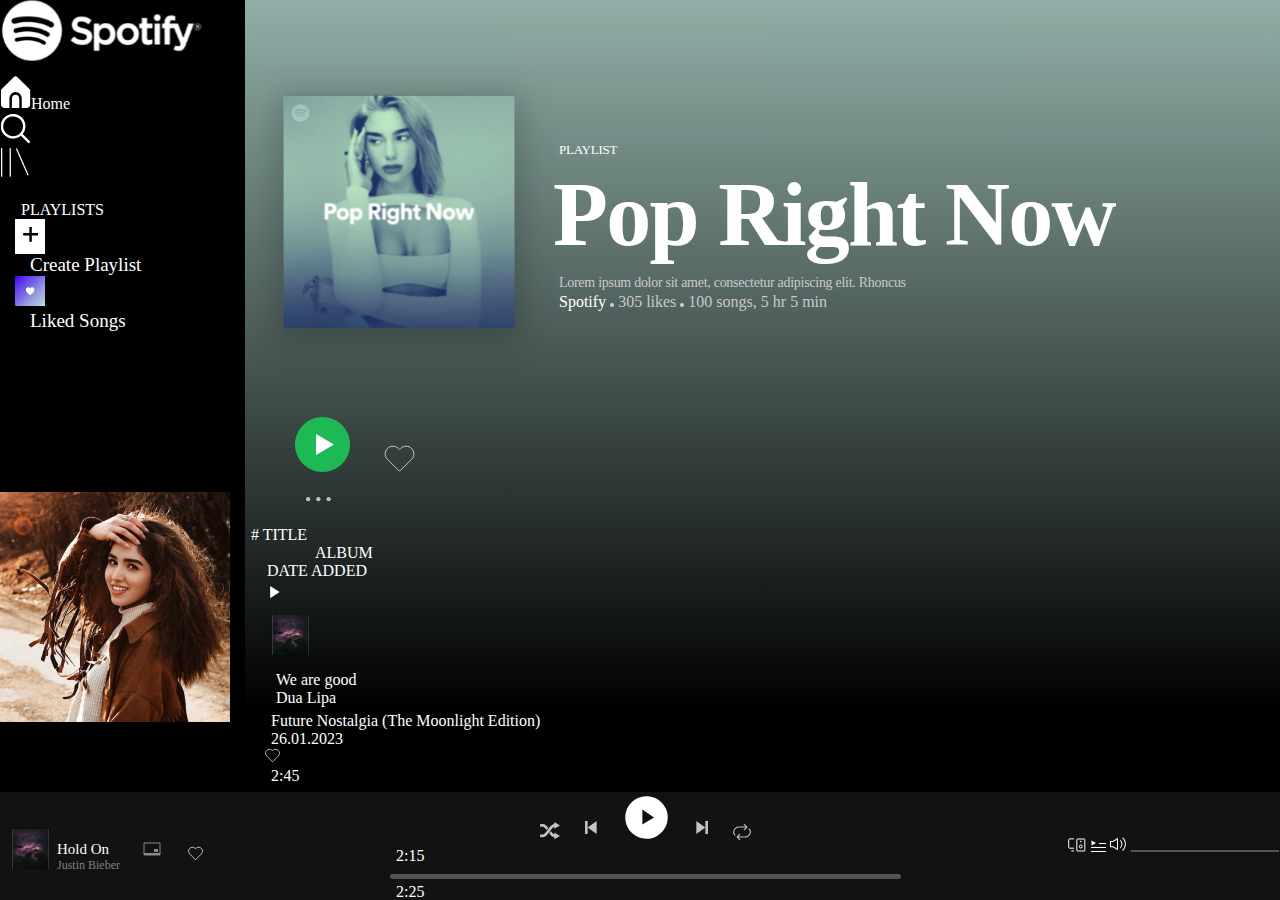
==== commit 4319bf57: "Project Ready Without Responsive" ====
--- a/playlist.html
+++ b/playlist.html
@@ -83,7 +83,7 @@
 
             <div class="main-top-card d-flex">
               <div class="img">
-                <img src="assets/스크린샷 2021-03-16 오후 4.04 2.svg" alt="">
+                <img src="assets/스크린샷 2021-03-16 오후 4.04 2.svg" alt="albumlogo">
               </div>
               <div class="card-container">
                 <p class="playlist">PLAYLIST</p>
@@ -93,10 +93,153 @@
               </div>
             </div>
           </div>
+ 
+          <div class="playicon d-flex align-items-center  mb-3 ">
+            <img src="assets/thumb_play.svg" alt="playicon">
+            <img src="assets/Subtract.svg" alt="likedthisosnglogo heart Shaped">
+            <img src="assets/more_big.svg" alt="more-songs">
+          </div>
+
+ 
+          <div class="playlist-grid mt-2 ">
+            <div class="table-head bg-dark border-bottom pt-2">
+              <div class="row p-2 ">
+
+                <div class="col-4 ">
+                  <p># TITLE</p>
+                </div>
+                <div class="col-4">
+                  <p class="album-title">ALBUM</p>
+                </div>
+                <div class="col-4">
+                  <P class="date-added">DATE ADDED</P>
+                </div>
+              </div>
+            </div> 
+
+
+
+
+            <div class="song-container bg-dark">
+
+              <!-- <-- SONG DETAI 1 -->
+              <div class="song-row row-playlist d-flex justify-content-between align-items-center  ">
+
+                <div class="d-flex align-items-center justify-content-between  song-title">
+                  <div class="ms-2"><img  src="assets/Polygon 2.svg" alt="Play button"></div>
+                  <div><img src="assets/Rectangle 9.svg" alt="play list album logo"></div>
+                  <div><p class="m-0">We are good <br> Dua Lipa</p></div>
+                </div>
+                <div >
+                  <p>Future Nostalgia (The Moonlight Edition)</p>
+                </div>
+                <div >
+                  <P>26.01.2023</P>
+                </div>
+                <div class="d-flex align-items-center align-items-center">
+                  <img src="assets/Union.svg" alt="heart symbol">
+                  <p class="m-0 ps-4">2:45</p>
+                  <img class="me-5" src="assets/more.svg" alt="More Dots">
+                </div>
+              </div>
+              
+              <!-- Song 2 -->
+           
+              <div class="song-row row-playlist d-flex justify-content-between align-items-center  ">
+
+                <div class="d-flex align-items-center justify-content-between  song-title">
+                  <div class="ms-2"><img  src="assets/Polygon 2.svg" alt="Play button"></div>
+                  <div><img src="assets/Rectangle 9.svg" alt="play list album logo"></div>
+                  <div><p class="m-0">We are good <br> Dua Lipa</p></div>
+                </div>
+                <div >
+                  <p>Future Nostalgia (The Moonlight Edition)</p>
+                </div>
+                <div >
+                  <P>26.01.2023</P>
+                </div>
+                <div class="d-flex align-items-center align-items-center">
+                  <img src="assets/Union.svg" alt="heart symbol">
+                  <p class="m-0 ps-4">2:45</p>
+                  <img class="me-5" src="assets/more.svg" alt="More Dots">
+                </div>
+              </div>
+
+              <!-- Song 3 -->
+
+              <div class="song-row row-playlist d-flex justify-content-between align-items-center  ">
+
+                <div class="d-flex align-items-center justify-content-between  song-title">
+                  <div class="ms-2"><img  src="assets/Polygon 2.svg" alt="Play button"></div>
+                  <div><img src="assets/Rectangle 9.svg" alt="play list album logo"></div>
+                  <div><p class="m-0">We are good <br> Dua Lipa</p></div>
+                </div>
+                <div >
+                  <p>Future Nostalgia (The Moonlight Edition)</p>
+                </div>
+                <div >
+                  <P>26.01.2023</P>
+                </div>
+                <div class="d-flex align-items-center align-items-center">
+                  <img src="assets/Union.svg" alt="heart symbol">
+                  <p class="m-0 ps-4">2:45</p>
+                  <img class="me-5" src="assets/more.svg" alt="More Dots">
+                </div>
+              </div>
+
+              <!-- song 4 -->
+              <div class="song-row row-playlist d-flex justify-content-between align-items-center  ">
+
+                <div class="d-flex align-items-center justify-content-between  song-title">
+                  <div class="ms-2"><img  src="assets/Polygon 2.svg" alt="Play button"></div>
+                  <div><img src="assets/Rectangle 9.svg" alt="play list album logo"></div>
+                  <div><p class="m-0">We are good <br> Dua Lipa</p></div>
+                </div>
+                <div >
+                  <p>Future Nostalgia (The Moonlight Edition)</p>
+                </div>
+                <div >
+                  <P>26.01.2023</P>
+                </div>
+                <div class="d-flex align-items-center align-items-center">
+                  <img src="assets/Union.svg" alt="heart symbol">
+                  <p class="m-0 ps-4">2:45</p>
+                  <img class="me-5" src="assets/more.svg" alt="More Dots">
+                </div>
+              </div>
+
+              <!-- Song5 -->
+              <div class="song-row row-playlist d-flex justify-content-between align-items-center  ">
+
+                <div class="d-flex align-items-center justify-content-between  song-title">
+                  <div class="ms-2"><img  src="assets/Polygon 2.svg" alt="Play button"></div>
+                  <div><img src="assets/Rectangle 9.svg" alt="play list album logo"></div>
+                  <div><p class="m-0">We are good <br> Dua Lipa</p></div>
+                </div>
+                <div >
+                  <p>Future Nostalgia (The Moonlight Edition)</p>
+                </div>
+                <div >
+                  <P>26.01.2023</P>
+                </div>
+                <div class="d-flex align-items-center align-items-center">
+                  <img src="assets/Union.svg" alt="heart symbol">
+                  <p class="m-0 ps-4">2:45</p>
+                  <img class="me-5" src="assets/more.svg" alt="More Dots">
+                </div>
+              </div>
+            </div>
+
+            </div> 
+
         </section>
+
+
     </main>
 
 
+
+    <!-- Foooter fixed  -->
      <div class="player-container">
     <div class="footer-col-1 p-2">
       <div class="playerimg">
--- a/playlist.css
+++ b/playlist.css
@@ -48,13 +48,41 @@
 .right-nav {
   color: white;
   background: linear-gradient(180deg, #90aea7 0%, #000000 89.7%);
-
+  overflow-y: scroll;
   flex: 5;
+  height: 100%;
+}
+
+.song-container{
   overflow-y: scroll;
+  height: 50%;
+  display: flex;
+  flex-direction: column;
   width: 100%;
-  height: 100%;
-}
-
+  
+}
+.album-title{
+  padding-left: 70px;
+}
+.date-added{
+  padding-left: 22px;
+}
+
+
+.playlist-grid{
+  overflow-y: scroll;
+
+}
+.song-row{
+  margin-left: 20px;
+  width: 85vw;
+}
+.song-title>div{
+  padding: 5px;
+}
+.row-playlist{
+  width: 85vw;
+}
 .arrow-nav > div {
   height: 40px;
   width: 40px;
@@ -90,10 +118,7 @@
   display: flex;
   flex-wrap: wrap;
 }
-.card-container {
- 
-
-}
+
 .card-text {
   padding-left: 25px;
   font-size: 20px;
@@ -193,16 +218,7 @@
   align-items: center;
   justify-content: space-between;
 }
-.see-all {
-  font-family: DM Sans;
-  font-size: 17px;
-  font-weight: 700;
-  line-height: 22px;
-  letter-spacing: 0.04em;
-  text-align: left;
-
-  margin-right: 25px;
-}
+
 .fullscreen-like > img {
   padding: 10px;
 }
@@ -275,7 +291,6 @@
 .main-top-card {
   display: flex;
   align-items: center;
-  line-height: ;
 }
 
 .card-song-name {
@@ -308,7 +323,13 @@
 padding-top: 15px;
 }
 
-
+.playicon{
+  margin-left: 50px;
+  width: 20%;
+}
+.playicon>img{
+  padding-right: 30px;
+}
 
 .likes{
   margin: 0;
@@ -327,6 +348,9 @@
   height: 50%;
   align-items: center;
   justify-content: start;
+}
+.table-head{
+  background: linear-gradient(180 deg,black,red)100%;
 }
 
 
